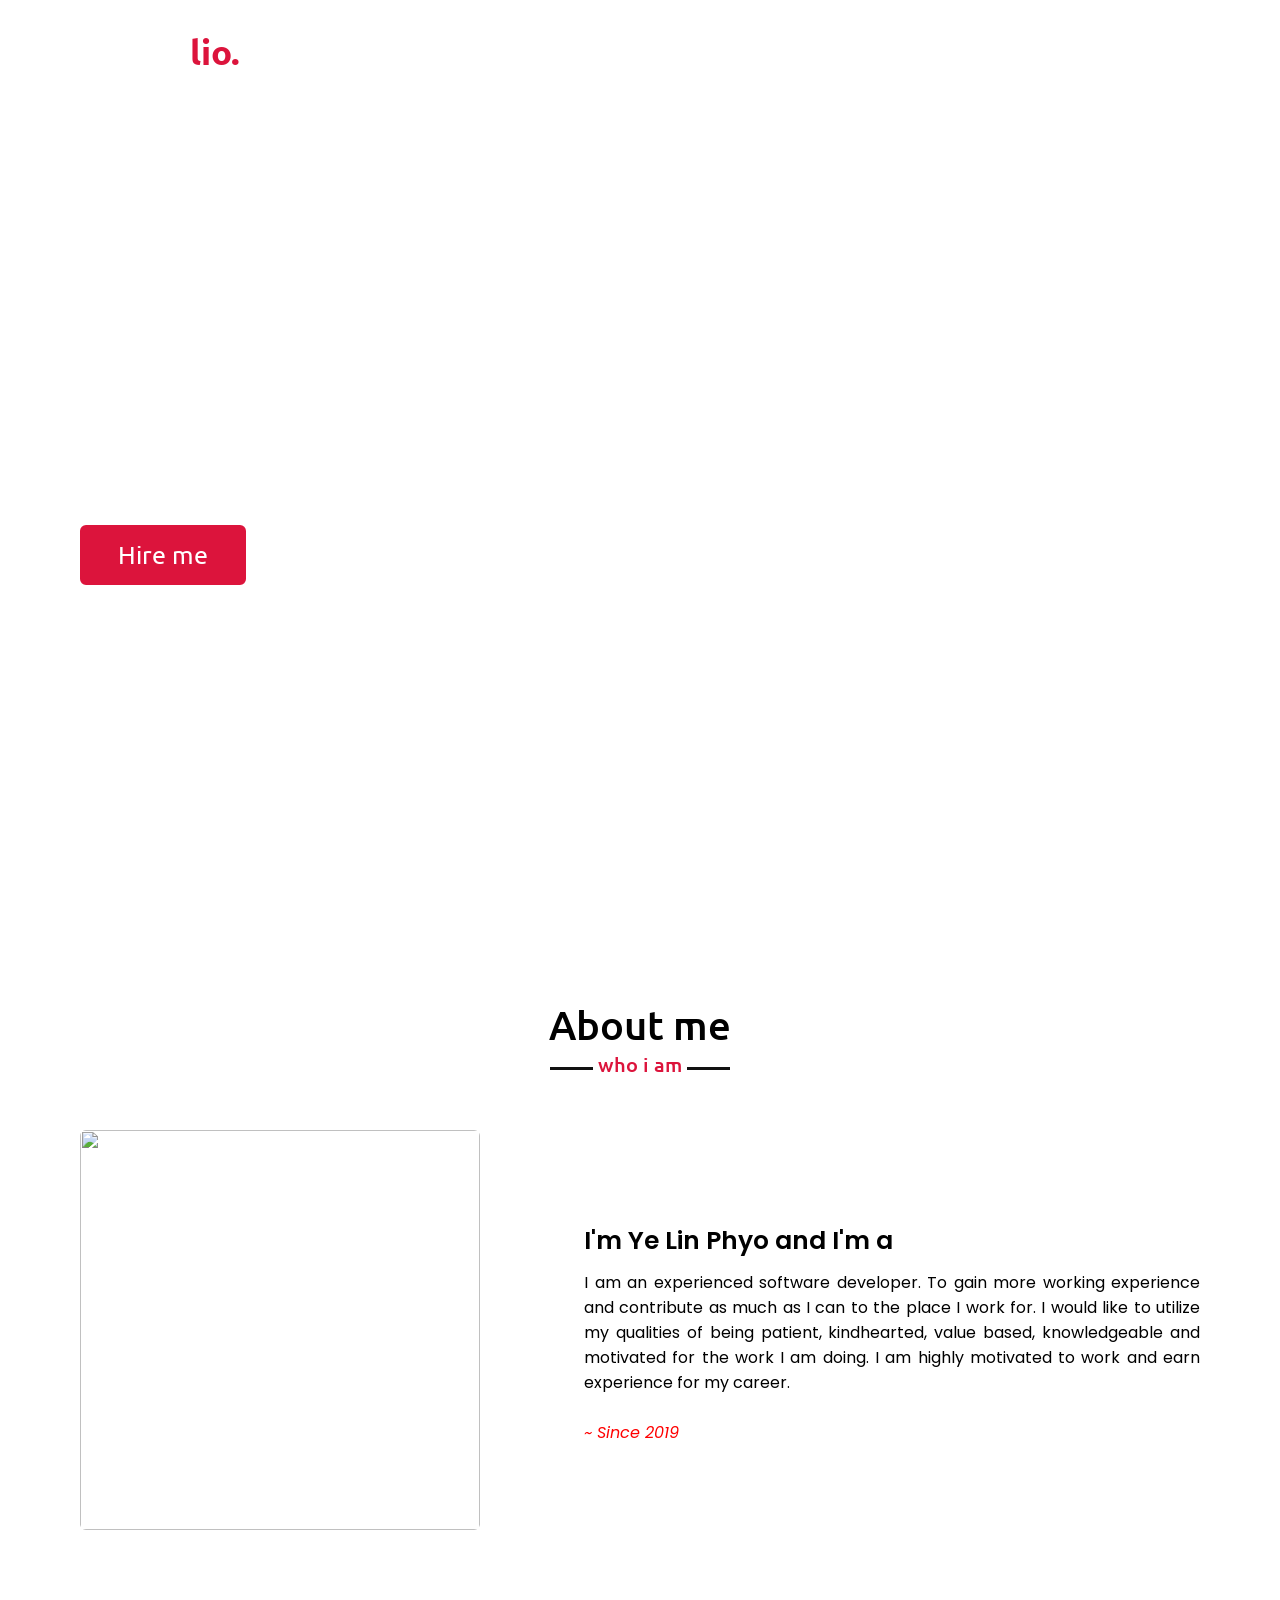
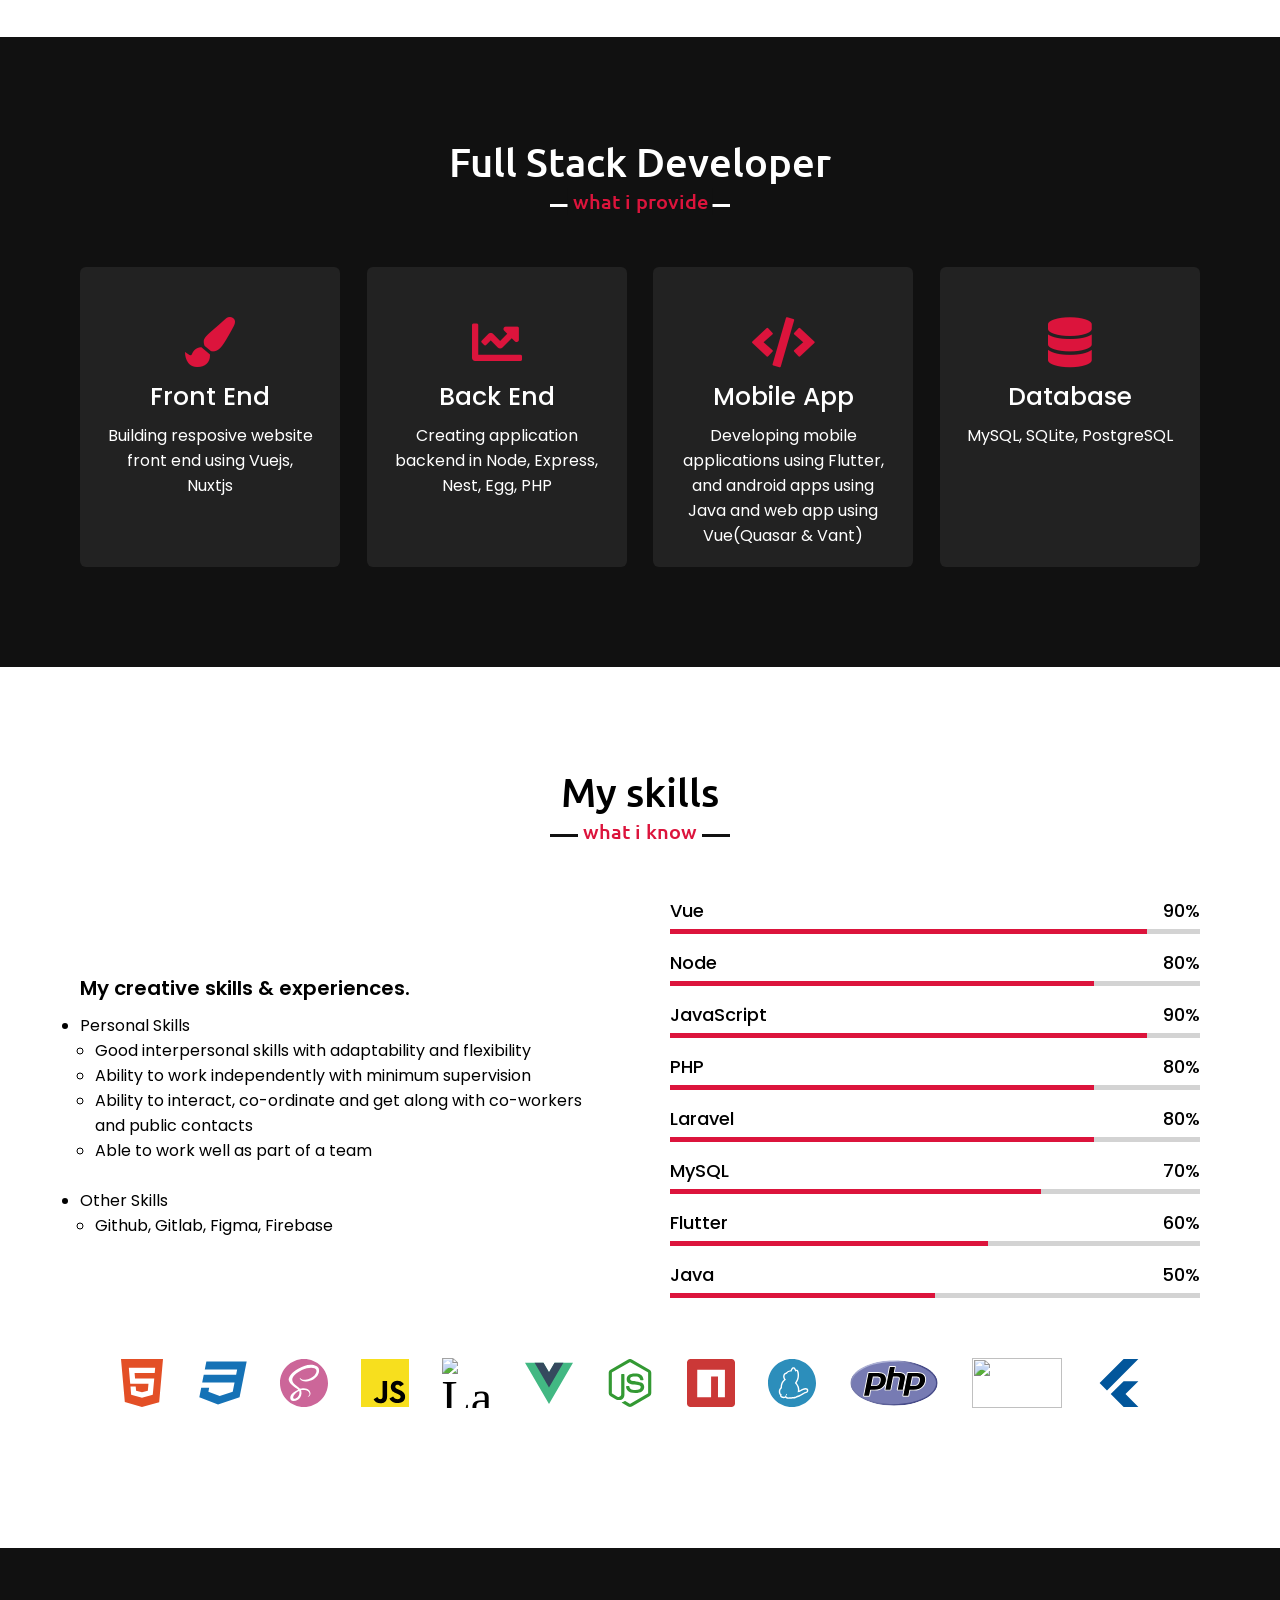
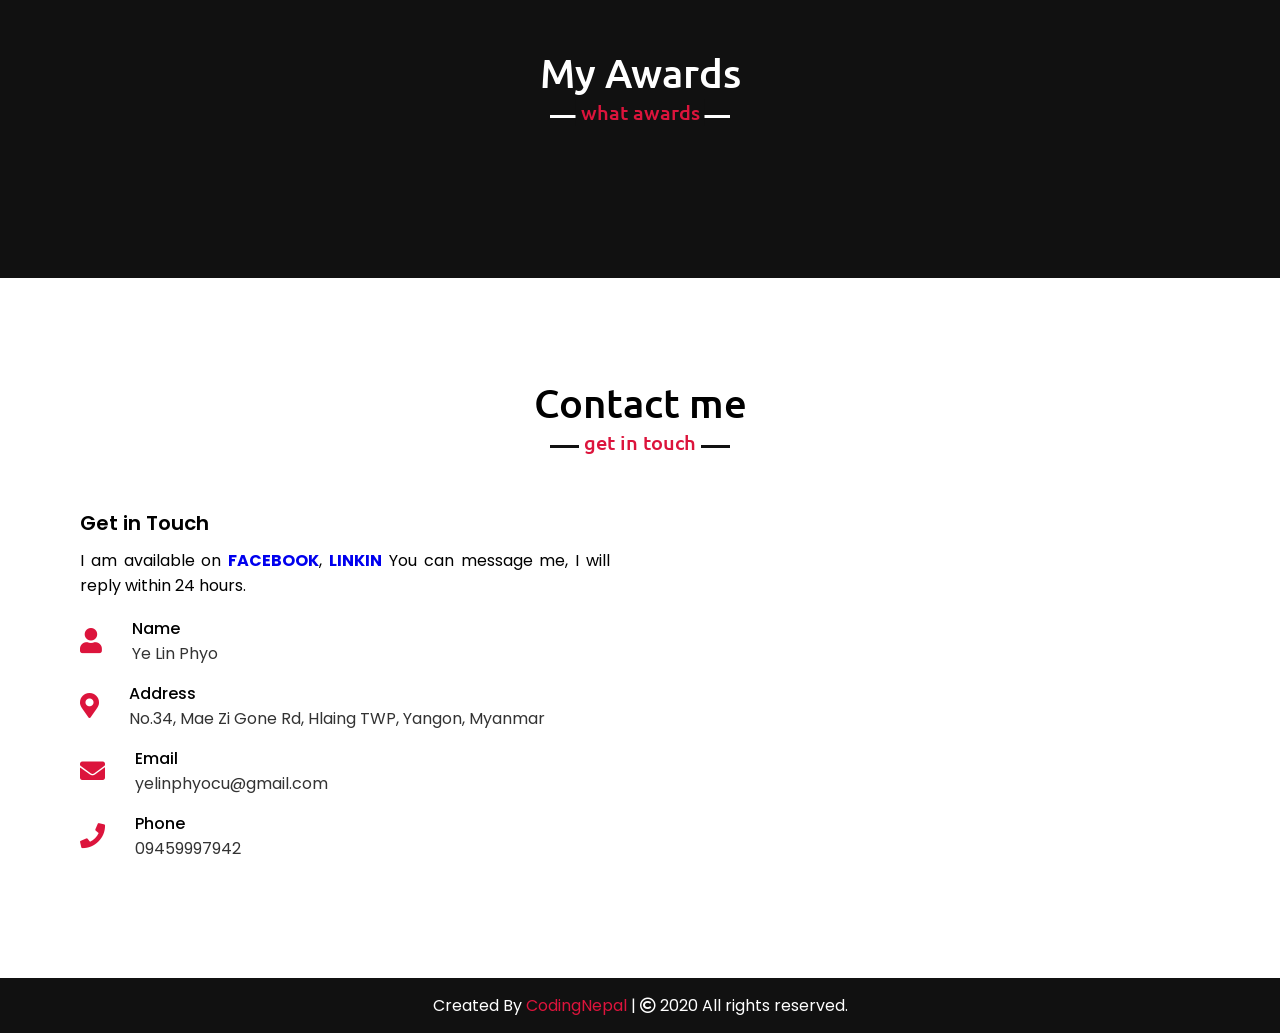
==== index.html @ 92c846fc "update images" ====
<!DOCTYPE html>
<html lang="en">

<head>
    <meta charset="UTF-8">
    <meta name="viewport" content="width=device-width, initial-scale=1.0">
    <meta name="description" content="Mr. Ye Lin Phyo, Professional Software Engineer - Personal Portfolio Website">
    <meta name="keywords" content="Ye, Lin, Phyo, Developer, Software, HTML, CSS, JavaScript">
    <meta name="author" content="Ye Lin Phyo">
    <title>Ye Lin Phyo - Software Engineer, Since 2019</title>
    <link rel="stylesheet" href="style.css">
    <link rel="stylesheet" href="https://cdnjs.cloudflare.com/ajax/libs/font-awesome/5.15.3/css/all.min.css" />
    <script src="https://code.jquery.com/jquery-3.5.1.min.js"></script>
    <script src="https://cdnjs.cloudflare.com/ajax/libs/typed.js/2.0.11/typed.min.js"></script>
    <script src="https://cdnjs.cloudflare.com/ajax/libs/waypoints/4.0.1/jquery.waypoints.min.js"></script>
    <script src="https://cdnjs.cloudflare.com/ajax/libs/OwlCarousel2/2.3.4/owl.carousel.min.js"></script>
    <link rel="stylesheet"
        href="https://cdnjs.cloudflare.com/ajax/libs/OwlCarousel2/2.3.4/assets/owl.carousel.min.css" />

</head>

<body>
    <div class="scroll-up-btn">
        <i class="fas fa-angle-up"></i>
    </div>
    <nav class="navbar">
        <div class="max-width">
            <div class="logo"><a href="#">Portfo<span>lio.</span></a></div>
            <ul class="menu">
                <li><a href="#home" class="menu-btn">Home</a></li>
                <li><a href="#about" class="menu-btn">About</a></li>
                <li><a href="#services" class="menu-btn">Services</a></li>
                <li><a href="#skills" class="menu-btn">Skills</a></li>
                <li><a href="#teams" class="menu-btn">Awards</a></li>
                <li><a href="#contact" class="menu-btn">Contact</a></li>
                <li><a href="projects.html" class="menu-btn">Projects</a></li>
            </ul>
            <div class="menu-btn">
                <i class="fas fa-bars"></i>
            </div>
        </div>
    </nav>

    <!-- home section start -->
    <section class="home" id="home">
        <div class="max-width">
            <div class="home-content">
                <div class="text-1">Hello, my name is</div>
                <div class="text-2">Ye Lin Phyo</div>
                <div class="text-3">And I'm a <span class="typing"></span></div>
                <a href="#">Hire me</a>
            </div>
        </div>
    </section>

    <!-- about section start -->
    <section class="about" id="about">
        <div class="max-width">
            <h2 class="title">About me</h2>
            <div class="about-content">
                <div class="column left">
                    <img src="https://st.depositphotos.com/2101611/3925/v/950/depositphotos_39258205-stock-illustration-businessman-avatar-profile-picture.jpg"
                        alt="">
                </div>
                <div class="column right">
                    <div class="text">I'm Ye Lin Phyo and I'm a <span class="typing-2"></span></div>
                    <p>I am an experienced software developer. To gain more working experience and contribute as much as
                        I can to the place I work for. I would like to utilize my qualities of being patient,
                        kindhearted, value based, knowledgeable and motivated for the work I am doing. I am highly
                        motivated to work and earn experience for my career.</p>
                    <!-- <a href="#">Download CV</a> -->
                    <br>
                    <i style="color: red;">~ Since 2019</i>
                </div>
            </div>
        </div>
    </section>

    <!-- services section start -->
    <section class="services" id="services">
        <div class="max-width">
            <h2 class="title">Full Stack Developer</h2>
            <div class="serv-content">
                <div class="card" style="height: 300px;">
                    <div class="box">
                        <i class="fas fa-paint-brush"></i>
                        <div class="text">Front End</div>
                        <p>Building resposive website front end using Vuejs, Nuxtjs</p>
                    </div>
                </div>
                <div class="card" style="height: 300px;">
                    <div class="box">
                        <i class="fas fa-chart-line"></i>
                        <div class="text">Back End</div>
                        <p>Creating application backend in Node, Express, Nest, Egg, PHP</p>
                    </div>
                </div>
                <div class="card" style="height: 300px;">
                    <div class="box">
                        <i class="fas fa-code"></i>
                        <div class="text">Mobile App</div>
                        <p>Developing mobile applications using Flutter, and android apps using Java and web app using
                            Vue(Quasar & Vant)</p>
                    </div>
                </div>
                <div class="card" style="height: 300px;">
                    <div class="box">
                        <i class="fas fa-database"></i>
                        <div class="text">Database</div>
                        <p>MySQL, SQLite, PostgreSQL</p>
                    </div>
                </div>
            </div>
        </div>
    </section>

    <!-- skills section start -->
    <section class="skills" id="skills">
        <div class="max-width">
            <h2 class="title">My skills</h2>
            <div class="skills-content">
                <div class="column left">
                    <div class="text">My creative skills & experiences.</div>
                    <!-- <p></p> -->
                    <ul>
                        <li>Personal Skills
                            <ul>
                                <li class="nested-li">Good interpersonal skills with adaptability and flexibility</li>
                                <li class="nested-li">Ability to work independently with minimum supervision</li>
                                <li class="nested-li">Ability to interact, co-ordinate and get along with co-workers and
                                    public contacts</li>
                                <li class="nested-li">Able to work well as part of a team</li>
                            </ul>
                        </li>
                        <br>

                        <li>Other Skills
                            <ul>
                                <li class="nested-li">Github, Gitlab, Figma, Firebase</li>
                            </ul>
                        </li>
                    </ul>

                    <!-- <a href="#">Read more</a> -->
                </div>
                <div class="column right">
                    <div class="bars">
                        <div class="info">
                            <span>Vue</span>
                            <span>90%</span>
                        </div>
                        <div class="line vue"></div>
                    </div>
                    <div class="bars">
                        <div class="info">
                            <span>Node</span>
                            <span>80%</span>
                        </div>
                        <div class="line node"></div>
                    </div>
                    <div class="bars">
                        <div class="info">
                            <span>JavaScript</span>
                            <span>90%</span>
                        </div>
                        <div class="line js"></div>
                    </div>

                    <div class="bars">
                        <div class="info">
                            <span>PHP</span>
                            <span>80%</span>
                        </div>
                        <div class="line php"></div>
                    </div>
                    <div class="bars">
                        <div class="info">
                            <span>Laravel</span>
                            <span>80%</span>
                        </div>
                        <div class="line css"></div>
                    </div>
                    <div class="bars">
                        <div class="info">
                            <span>MySQL</span>
                            <span>70%</span>
                        </div>
                        <div class="line mysql"></div>
                    </div>
                    <div class="bars">
                        <div class="info">
                            <span>Flutter</span>
                            <span>60%</span>
                        </div>
                        <div class="line flutter"></div>
                    </div>
                    <div class="bars">
                        <div class="info">
                            <span>Java</span>
                            <span>50%</span>
                        </div>
                        <div class="line java"></div>
                    </div>
                </div>
            </div>
            <br>

            <ul class="dev-icons">
                <li class="software-skill-inline" name="HTML5">
                    <svg xmlns="http://www.w3.org/2000/svg" xmlns:xlink="http://www.w3.org/1999/xlink"
                        aria-hidden="true" focusable="false" width="1em" height="1em"
                        style="-ms-transform: rotate(360deg); -webkit-transform: rotate(360deg); transform: rotate(360deg);color: rgb(227, 79, 38);"
                        preserveAspectRatio="xMidYMid meet" viewBox="0 0 24 24" class="iconify"
                        data-icon="simple-icons:html5" data-inline="false">
                        <path
                            d="M1.5 0h21l-1.91 21.563L11.977 24l-8.564-2.438L1.5 0zm7.031 9.75l-.232-2.718l10.059.003l.23-2.622L5.412 4.41l.698 8.01h9.126l-.326 3.426l-2.91.804l-2.955-.81l-.188-2.11H6.248l.33 4.171L12 19.351l5.379-1.443l.744-8.157H8.531z"
                            fill="currentColor"></path>
                    </svg>
                </li>
                <li class="software-skill-inline" name="CSS3">
                    <svg xmlns="http://www.w3.org/2000/svg" xmlns:xlink="http://www.w3.org/1999/xlink"
                        aria-hidden="true" focusable="false" width="1.13em" height="1em"
                        style="-ms-transform: rotate(360deg); -webkit-transform: rotate(360deg); transform: rotate(360deg);color: rgb(21, 114, 182);"
                        preserveAspectRatio="xMidYMid meet" viewBox="0 0 1792 1600" class="iconify" data-icon="fa-css3"
                        data-inline="false">
                        <path
                            d="M275 0h1505l-266 1333l-804 267l-698-267l71-356h297l-29 147l422 161l486-161l68-339H119l58-297h1209l38-191H216z"
                            fill="currentColor"></path>
                    </svg>
                </li>
                <li class="software-skill-inline" name="Sass">
                    <svg xmlns="http://www.w3.org/2000/svg" xmlns:xlink="http://www.w3.org/1999/xlink"
                        aria-hidden="true" focusable="false" width="1em" height="1em"
                        style="-ms-transform: rotate(360deg); -webkit-transform: rotate(360deg); transform: rotate(360deg);color: rgb(204, 102, 153);"
                        preserveAspectRatio="xMidYMid meet" viewBox="0 0 24 24" class="iconify"
                        data-icon="simple-icons:sass" data-inline="false">
                        <path
                            d="M12 0c6.627 0 12 5.373 12 12s-5.373 12-12 12S0 18.627 0 12S5.373 0 12 0zM9.615 15.998c.175.645.156 1.248-.024 1.792l-.065.18c-.024.061-.052.12-.078.176c-.14.29-.326.56-.555.81c-.698.759-1.672 1.047-2.09.805c-.45-.262-.226-1.335.584-2.19c.871-.918 2.12-1.509 2.12-1.509v-.003l.108-.061zm9.911-10.861c-.542-2.133-4.077-2.834-7.422-1.645c-1.989.707-4.144 1.818-5.693 3.267C4.568 8.48 4.275 9.98 4.396 10.607c.427 2.211 3.457 3.657 4.703 4.73v.006c-.367.18-3.056 1.529-3.686 2.925c-.675 1.47.105 2.521.615 2.655c1.575.436 3.195-.36 4.065-1.649c.84-1.261.766-2.881.404-3.676c.496-.135 1.08-.195 1.83-.104c2.101.24 2.521 1.56 2.43 2.1c-.09.539-.523.854-.674.944c-.15.091-.195.12-.181.181c.015.09.091.09.21.075c.165-.03 1.096-.45 1.141-1.471c.045-1.29-1.186-2.729-3.375-2.7c-.9.016-1.471.091-1.875.256a.362.362 0 0 0-.105-.105c-1.35-1.455-3.855-2.475-3.75-4.41c.03-.705.285-2.564 4.8-4.814c3.705-1.846 6.661-1.335 7.171-.21c.733 1.604-1.576 4.59-5.431 5.024c-1.47.165-2.235-.404-2.431-.615c-.209-.225-.239-.24-.314-.194c-.12.06-.045.255 0 .375c.12.3.585.825 1.396 1.095c.704.225 2.43.359 4.5-.45c2.324-.899 4.139-3.405 3.614-5.505l.073.067z"
                            fill="currentColor"></path>
                    </svg>
                </li>
                <li class="software-skill-inline" name="JavaScript">
                    <svg xmlns="http://www.w3.org/2000/svg" xmlns:xlink="http://www.w3.org/1999/xlink"
                        aria-hidden="true" focusable="false" width="1em" height="1em"
                        style="-ms-transform: rotate(360deg); -webkit-transform: rotate(360deg); transform: rotate(360deg);background-color: rgb(0, 0, 0); color: rgb(247, 223, 30);"
                        preserveAspectRatio="xMidYMid meet" viewBox="0 0 24 24" class="iconify"
                        data-icon="simple-icons:javascript" data-inline="false">
                        <path
                            d="M0 0h24v24H0V0zm22.034 18.276c-.175-1.095-.888-2.015-3.003-2.873c-.736-.345-1.554-.585-1.797-1.14c-.091-.33-.105-.51-.046-.705c.15-.646.915-.84 1.515-.66c.39.12.75.42.976.9c1.034-.676 1.034-.676 1.755-1.125c-.27-.42-.404-.601-.586-.78c-.63-.705-1.469-1.065-2.834-1.034l-.705.089c-.676.165-1.32.525-1.71 1.005c-1.14 1.291-.811 3.541.569 4.471c1.365 1.02 3.361 1.244 3.616 2.205c.24 1.17-.87 1.545-1.966 1.41c-.811-.18-1.26-.586-1.755-1.336l-1.83 1.051c.21.48.45.689.81 1.109c1.74 1.756 6.09 1.666 6.871-1.004c.029-.09.24-.705.074-1.65l.046.067zm-8.983-7.245h-2.248c0 1.938-.009 3.864-.009 5.805c0 1.232.063 2.363-.138 2.711c-.33.689-1.18.601-1.566.48c-.396-.196-.597-.466-.83-.855c-.063-.105-.11-.196-.127-.196l-1.825 1.125c.305.63.75 1.172 1.324 1.517c.855.51 2.004.675 3.207.405c.783-.226 1.458-.691 1.811-1.411c.51-.93.402-2.07.397-3.346c.012-2.054 0-4.109 0-6.179l.004-.056z"
                            fill="currentColor"></path>
                    </svg>
                </li>
                <li class="software-skill-inline" name="laravel">
                    <img src="https://cdn.jsdelivr.net/npm/simple-icons@v10/icons/laravel.svg"
                        style="width: 50px; filter: drop-shadow(0 0 0 rgba(0,0,0,0));" alt="Laravel" />
                </li>
                <li class="software-skill-inline" name="VueJS">
                    <svg class="logo" viewBox="0 0 128 128" width="55" height="55" aria-label="Vue.js" role="img">
                        <path fill="#42b883" d="M78.8,10L64,35.4L49.2,10H0l64,110l64-110C128,10,78.8,10,78.8,10z"></path>
                        <path fill="#35495e" d="M78.8,10L64,35.4L49.2,10H25.6L64,76l38.4-66H78.8z"></path>
                    </svg>
                </li>
                <li class="software-skill-inline" name="NodeJS">
                    <svg xmlns="http://www.w3.org/2000/svg" xmlns:xlink="http://www.w3.org/1999/xlink"
                        aria-hidden="true" focusable="false" width="1em" height="1em"
                        style="-ms-transform: rotate(360deg); -webkit-transform: rotate(360deg); transform: rotate(360deg);color: rgb(51, 153, 51);"
                        preserveAspectRatio="xMidYMid meet" viewBox="0 0 24 24" class="iconify"
                        data-icon="simple-icons:node-dot-js" data-inline="false">
                        <path
                            d="M11.998 24c-.321 0-.641-.084-.922-.247L8.14 22.016c-.438-.245-.224-.332-.08-.383c.585-.203.703-.25 1.328-.604c.065-.037.151-.023.218.017l2.256 1.339a.29.29 0 0 0 .272 0l8.795-5.076a.277.277 0 0 0 .134-.238V6.921a.283.283 0 0 0-.137-.242l-8.791-5.072a.278.278 0 0 0-.271 0L3.075 6.68a.284.284 0 0 0-.139.241v10.15a.27.27 0 0 0 .139.235l2.409 1.392c1.307.654 2.108-.116 2.108-.89V7.787c0-.142.114-.253.256-.253h1.115c.139 0 .255.112.255.253v10.021c0 1.745-.95 2.745-2.604 2.745c-.508 0-.909 0-2.026-.551L2.28 18.675a1.856 1.856 0 0 1-.922-1.604V6.921c0-.659.353-1.275.922-1.603L11.075.236a1.925 1.925 0 0 1 1.848 0l8.794 5.082c.57.329.924.944.924 1.603v10.15a1.86 1.86 0 0 1-.924 1.604l-8.794 5.078c-.28.163-.599.247-.925.247zm7.101-10.007c0-1.9-1.284-2.406-3.987-2.763c-2.731-.361-3.009-.548-3.009-1.187c0-.528.235-1.233 2.258-1.233c1.807 0 2.473.389 2.747 1.607a.254.254 0 0 0 .247.199h1.141a.26.26 0 0 0 .186-.081a.257.257 0 0 0 .067-.196c-.177-2.098-1.571-3.076-4.388-3.076c-2.508 0-4.004 1.058-4.004 2.833c0 1.925 1.488 2.457 3.895 2.695c2.88.282 3.103.703 3.103 1.269c0 .983-.789 1.402-2.642 1.402c-2.327 0-2.839-.584-3.011-1.742a.255.255 0 0 0-.253-.215h-1.137a.252.252 0 0 0-.254.253c0 1.482.806 3.248 4.655 3.248c2.788.001 4.386-1.096 4.386-3.013z"
                            fill="currentColor"></path>
                    </svg>
                </li>
                <li class="software-skill-inline" name="NPM">
                    <svg xmlns="http://www.w3.org/2000/svg" xmlns:xlink="http://www.w3.org/1999/xlink"
                        aria-hidden="true" focusable="false" width="1em" height="1em"
                        style="-ms-transform: rotate(360deg); -webkit-transform: rotate(360deg); transform: rotate(360deg);color: rgb(203, 56, 55);"
                        preserveAspectRatio="xMidYMid meet" viewBox="0 0 24 24" class="iconify"
                        data-icon="simple-icons:npm" data-inline="false">
                        <path
                            d="M1.763 0C.786 0 0 .786 0 1.763v20.474C0 23.214.786 24 1.763 24h20.474c.977 0 1.763-.786 1.763-1.763V1.763C24 .786 23.214 0 22.237 0zM5.13 5.323l13.837.019l-.009 13.836h-3.464l.01-10.382h-3.456L12.04 19.17H5.113z"
                            fill="currentColor"></path>
                    </svg>
                </li>
                <li class="software-skill-inline" name="Yarn">
                    <svg xmlns="http://www.w3.org/2000/svg" xmlns:xlink="http://www.w3.org/1999/xlink"
                        aria-hidden="true" focusable="false" width="1em" height="1em"
                        style="-ms-transform: rotate(360deg); -webkit-transform: rotate(360deg); transform: rotate(360deg);color: rgb(44, 142, 187);"
                        preserveAspectRatio="xMidYMid meet" viewBox="0 0 24 24" class="iconify"
                        data-icon="simple-icons:yarn" data-inline="false">
                        <path
                            d="M12 0C5.375 0 0 5.375 0 12s5.375 12 12 12s12-5.375 12-12S18.625 0 12 0zm.768 4.105c.183 0 .363.053.525.157c.125.083.287.185.755 1.154c.31-.088.468-.042.551-.019c.204.056.366.19.463.375c.477.917.542 2.553.334 3.605c-.241 1.232-.755 2.029-1.131 2.576c.324.329.778.899 1.117 1.825c.278.774.31 1.478.273 2.015a5.51 5.51 0 0 0 .602-.329c.593-.366 1.487-.917 2.553-.931c.714-.009 1.269.445 1.353 1.103a1.23 1.23 0 0 1-.945 1.362c-.649.158-.95.278-1.821.843c-1.232.797-2.539 1.242-3.012 1.39a1.686 1.686 0 0 1-.704.343c-.737.181-3.266.315-3.466.315h-.046c-.783 0-1.214-.241-1.45-.491c-.658.329-1.51.19-2.122-.134a1.078 1.078 0 0 1-.58-1.153a1.243 1.243 0 0 1-.153-.195c-.162-.25-.528-.936-.454-1.946c.056-.723.556-1.367.88-1.71a5.522 5.522 0 0 1 .408-2.256c.306-.727.885-1.348 1.32-1.737c-.32-.537-.644-1.367-.329-2.21c.227-.602.412-.936.82-1.08h-.005c.199-.074.389-.153.486-.259a3.418 3.418 0 0 1 2.298-1.103c.037-.093.079-.185.125-.283c.31-.658.639-1.029 1.024-1.168a.94.94 0 0 1 .328-.06zm.006.7c-.507.016-1.001 1.519-1.001 1.519s-1.27-.204-2.266.871c-.199.218-.468.334-.746.44c-.079.028-.176.023-.417.672c-.371.991.625 2.094.625 2.094s-1.186.839-1.626 1.881c-.486 1.144-.338 2.261-.338 2.261s-.843.732-.899 1.487c-.051.663.139 1.2.343 1.515c.227.343.51.176.51.176s-.561.653-.037.931c.477.25 1.283.394 1.71-.037c.31-.31.371-1.001.486-1.283c.028-.065.12.111.209.199c.097.093.264.195.264.195s-.755.324-.445 1.066c.102.246.468.403 1.066.398c.222-.005 2.664-.139 3.313-.296c.375-.088.505-.283.505-.283s1.566-.431 2.998-1.357c.917-.598 1.293-.76 2.034-.936c.612-.148.57-1.098-.241-1.084c-.839.009-1.575.44-2.196.825c-1.163.718-1.742.672-1.742.672l-.018-.032c-.079-.13.371-1.293-.134-2.678c-.547-1.515-1.413-1.881-1.344-1.997c.297-.5 1.038-1.297 1.334-2.78c.176-.899.13-2.377-.269-3.151c-.074-.144-.732.241-.732.241s-.616-1.371-.788-1.483a.271.271 0 0 0-.157-.046z"
                            fill="currentColor"></path>
                    </svg>
                </li>
                <li class="software-skill-inline" name="PHP">
                    <img src="images/php-logo.svg" alt="PHP" style="width: 90px; height: 90px;" />
                </li>
                <li class="software-skill-inline" name="ReactJS">
                    <img src="https://upload.wikimedia.org/wikipedia/commons/thumb/d/d9/Node.js_logo.svg/1280px-Node.js_logo.svg.png"
                        style="width: 90px;" />
                </li>
                <li class="software-skill-inline" name="Flutter">
                    <svg xmlns="http://www.w3.org/2000/svg" xmlns:xlink="http://www.w3.org/1999/xlink"
                        aria-hidden="true" focusable="false" width="1em" height="1em"
                        style="-ms-transform: rotate(360deg); -webkit-transform: rotate(360deg); transform: rotate(360deg);color: rgb(2, 86, 155);"
                        preserveAspectRatio="xMidYMid meet" viewBox="0 0 24 24" class="iconify"
                        data-icon="simple-icons:flutter" data-inline="false">
                        <path
                            d="M14.314 0L2.3 12L6 15.7L21.684.013h-7.357zm.014 11.072L7.857 17.53l6.47 6.47H21.7l-6.46-6.468l6.46-6.46h-7.37z"
                            fill="currentColor"></path>
                    </svg>
                </li>
            </ul>

        </div>
    </section>

    <!-- teams section start -->
    <section class="teams" id="teams">
        <div class="max-width">
            <h2 class="title">My Awards</h2>
            <div class="carousel owl-carousel">
                <div class="card" style="height: 300px;">
                    <div class="box">
                        <!-- <img src="images/profile-1.jpeg" alt=""> -->
                        <i class="fas fa-medal" style="font-size: 80px;"></i>
                        <div class="text">Rank 7</div>
                        <p>Upper Myanmar in Samsung Tech Institute Myanmar 2017 (Staff Entrance Android Application)</p>
                    </div>
                </div>
                <div class="card" style="height: 300px;">
                    <div class="box">
                        <!-- <img src="https://www.pngfind.com/pngs/m/46-465504_png-file-svg-award-icon-png-free-transparent.png" alt=""> -->
                        <i class="fas fa-medal" style="font-size: 80px;"></i>
                        <div class="text">Rank 2</div>
                        <p>Upper Myanmar in Science & Technology Fair 2018 (CropTrade Android Application)</p>
                    </div>
                </div>
                <div class="card" style="height: 300px;">
                    <div class="box">
                        <!-- <img src="images/profile-3.jpeg" alt=""> -->
                        <i class="fas fa-medal" style="font-size: 80px;"></i>
                        <div class="text">First Runner Up</div>
                        <p>First ICT Project Show & Competition 2018 Computer University Magway (ADM Android
                            Application)</p>
                    </div>
                </div>
                <div class="card" style="height: 300px;">
                    <div class="box">
                        <!-- <img src="images/profile-4.jpeg" alt=""> -->
                        <i class="fas fa-medal" style="font-size: 80px;"></i>
                        <div class="text">Winner</div>
                        <p>Second ICT Project Show & Competition 2019 Computer University Magway (Secure4U Android
                            Application) </p>
                    </div>
                </div>
                <!-- <div class="card">
                    <div class="box">
                        <img src="images/profile-5.jpeg" alt="">
                        <div class="text">Someone name</div>
                        <p>L.</p>
                    </div>
                </div> -->
            </div>
        </div>
    </section>

    <!-- contact section start -->
    <section class="contact" id="contact">
        <div class="max-width">
            <h2 class="title">Contact me</h2>
            <div class="contact-content">
                <div class="column left">
                    <div class="text">Get in Touch</div>
                    <p>I am available on <a style="font-weight: bold;"
                            href="https://www.facebook.com/profile.php?id=100004396875528">FACEBOOK</a>, <a
                            style="font-weight: bold;" href="https://www.linkedin.com/in/ye-lin-04a149190">LINKIN</a>
                        You can message me, I will reply within 24 hours.</p>
                    <div class="icons">
                        <div class="row">
                            <i class="fas fa-user"></i>
                            <div class="info">
                                <div class="head">Name</div>
                                <div class="sub-title">Ye Lin Phyo</div>
                            </div>
                        </div>
                        <div class="row">
                            <i class="fas fa-map-marker-alt"></i>
                            <div class="info">
                                <div class="head">Address</div>
                                <div class="sub-title">No.34, Mae Zi Gone Rd, Hlaing TWP, Yangon, Myanmar</div>
                            </div>
                        </div>
                        <div class="row">
                            <i class="fas fa-envelope"></i>
                            <div class="info">
                                <div class="head">Email</div>
                                <div class="sub-title">yelinphyocu@gmail.com</div>
                            </div>
                        </div>
                        <div class="row">
                            <i class="fas fa-phone"></i>
                            <div class="info">
                                <div class="head">Phone</div>
                                <div class="sub-title">09459997942</div>
                            </div>
                        </div>
                    </div>
                </div>
                <div class="column right" style="display: none;">
                    <div class="text">Message me</div>
                    <form action="#">
                        <div class="fields">
                            <div class="field name">
                                <input type="text" placeholder="Name" required>
                            </div>
                            <div class="field email">
                                <input type="email" placeholder="Email" required>
                            </div>
                        </div>
                        <div class="field">
                            <input type="text" placeholder="Subject" required>
                        </div>
                        <div class="field textarea">
                            <textarea cols="30" rows="10" placeholder="Message.." required></textarea>
                        </div>
                        <div class="button-area">
                            <button type="submit">Send message</button>
                        </div>
                    </form>
                </div>
            </div>
        </div>
    </section>

    <!-- footer section start -->
    <footer>
        <span>Created By <a href="https://www.codingnepalweb.com">CodingNepal</a> | <span
                class="far fa-copyright"></span> 2020 All rights reserved.</span>
    </footer>

    <script src="script.js"></script>
</body>

<!-- Start of HubSpot Embed Code -->
<script type="text/javascript" id="hs-script-loader" async defer src="//js-na1.hs-scripts.com/44422695.js"></script>
<!-- End of HubSpot Embed Code -->

</html>
---- style.css ----
/*  import google fonts */
@import url('https://fonts.googleapis.com/css2?family=Poppins:wght@400;500;600;700&family=Ubuntu:wght@400;500;700&display=swap');

*{
    margin: 0;
    padding: 0;
    box-sizing: border-box;
    text-decoration: none;
}
html{
    scroll-behavior: smooth;
}

.nested-li {
    margin-left: 15px;
}

.dev-icons {
    padding-left: 0;
    list-style: none;
    font-size: 3rem;
    margin-bottom: 0;
    margin-top: 0;
    text-align: center;
}

.software-skill-inline {
    display: inline-block;
    margin-right: 20px;
    margin-bottom: 20px;
    font-family: Google Sans Regular;
    vertical-align: middle;
    line-height: 1;
}

.software-skill-inline svg,
.software-skill-inline img {
    display: block;
    width: 1em;
    height: 1em;
    object-fit: contain;
}

.software-skill-inline img {
    width: 50px;
    height: 50px;
}

/* custom scroll bar */
::-webkit-scrollbar {
    width: 10px;
}
::-webkit-scrollbar-track {
    background: #f1f1f1;
}
::-webkit-scrollbar-thumb {
    background: #888;
}

::-webkit-scrollbar-thumb:hover {
    background: #555;
}

/* all similar content styling codes */
section{
    padding: 100px 0;
}
.max-width{
    max-width: 1300px;
    padding: 0 80px;
    margin: auto;
}
.about, .services, .skills, .teams, .contact, footer{
    font-family: 'Poppins', sans-serif;
}
.about .about-content,
.services .serv-content,
.skills .skills-content,
.contact .contact-content{
    display: flex;
    flex-wrap: wrap;
    align-items: center;
    justify-content: space-between;
}
section .title{
    position: relative;
    text-align: center;
    font-size: 40px;
    font-weight: 500;
    margin-bottom: 60px;
    padding-bottom: 20px;
    font-family: 'Ubuntu', sans-serif;
}
section .title::before{
    content: "";
    position: absolute;
    bottom: 0px;
    left: 50%;
    width: 180px;
    height: 3px;
    background: #111;
    transform: translateX(-50%);
}
section .title::after{
    position: absolute;
    bottom: -8px;
    left: 50%;
    font-size: 20px;
    color: crimson;
    padding: 0 5px;
    background: #fff;
    transform: translateX(-50%);
}

/* navbar styling */
.navbar{
    position: fixed;
    width: 100%;
    z-index: 999;
    padding: 30px 0;
    font-family: 'Ubuntu', sans-serif;
    transition: all 0.3s ease;
}
.navbar.sticky{
    padding: 15px 0;
    background: crimson;
}
.navbar .max-width{
    display: flex;
    align-items: center;
    justify-content: space-between;
}
.navbar .logo a{
    color: #fff;
    font-size: 35px;
    font-weight: 600;
}
.navbar .logo a span{
    color: crimson;
    transition: all 0.3s ease;
}
.navbar.sticky .logo a span{
    color: #fff;
}
.navbar .menu li{
    list-style: none;
    display: inline-block;
}
.navbar .menu li a{
    display: block;
    color: #fff;
    font-size: 18px;
    font-weight: 500;
    margin-left: 25px;
    transition: color 0.3s ease;
}
.navbar .menu li a:hover{
    color: crimson;
}
.navbar.sticky .menu li a:hover{
    color: #fff;
}

/* menu btn styling */
.menu-btn{
    color: #fff;
    font-size: 23px;
    cursor: pointer;
    display: none;
}
.scroll-up-btn{
    position: fixed;
    height: 45px;
    width: 42px;
    background: crimson;
    right: 30px;
    bottom: 10px;
    text-align: center;
    line-height: 45px;
    color: #fff;
    z-index: 9999;
    font-size: 30px;
    border-radius: 6px;
    border-bottom-width: 2px;
    cursor: pointer;
    opacity: 0;
    pointer-events: none;
    transition: all 0.3s ease;
}
.scroll-up-btn.show{
    bottom: 30px;
    opacity: 1;
    pointer-events: auto;
}
.scroll-up-btn:hover{
    filter: brightness(90%);
}


/* home section styling */
.home{
    display: flex;
    background: url("images/header.png") no-repeat center;
    height: 100vh;
    color: #fff;
    min-height: 500px;
    background-size: cover;
    background-attachment: fixed;
    font-family: 'Ubuntu', sans-serif;
}
.home .max-width{
  width: 100%;
  display: flex;
}
.home .max-width .row{
  margin-right: 0;
}
.home .home-content .text-1{
    font-size: 27px;
}
.home .home-content .text-2{
    font-size: 75px;
    font-weight: 600;
    margin-left: -3px;
}
.home .home-content .text-3{
    font-size: 40px;
    margin: 5px 0;
}
.home .home-content .text-3 span{
    color: crimson;
    font-weight: 500;
}
.home .home-content a{
    display: inline-block;
    background: crimson;
    color: #fff;
    font-size: 25px;
    padding: 12px 36px;
    margin-top: 20px;
    font-weight: 400;
    border-radius: 6px;
    border: 2px solid crimson;
    transition: all 0.3s ease;
}
.home .home-content a:hover{
    color: crimson;
    background: none;
}

/* about section styling */
.about .title::after{
    content: "who i am";
}
.about .about-content .left{
    width: 45%;
}
.about .about-content .left img{
    height: 400px;
    width: 400px;
    object-fit: cover;
    border-radius: 6px;
}
.about .about-content .right{
    width: 55%;
}
.about .about-content .right .text{
    font-size: 25px;
    font-weight: 600;
    margin-bottom: 10px;
}
.about .about-content .right .text span{
    color: crimson;
}
.about .about-content .right p{
    text-align: justify;
}
.about .about-content .right a{
    display: inline-block;
    background: crimson;
    color: #fff;
    font-size: 20px;
    font-weight: 500;
    padding: 10px 30px;
    margin-top: 20px;
    border-radius: 6px;
    border: 2px solid crimson;
    transition: all 0.3s ease;
}
.about .about-content .right a:hover{
    color: crimson;
    background: none;
}

/* services section styling */
.services, .teams{
    color:#fff;
    background: #111;
}
.services .title::before,
.teams .title::before{
    background: #fff;
}
.services .title::after,
.teams .title::after{
    background: #111;
    content: "what i provide";
}
.services .serv-content .card{
    width: calc(25% - 20px);
    background: #222;
    text-align: center;
    border-radius: 6px;
    padding: 50px 25px;
    cursor: pointer;
    transition: all 0.3s ease;
}
.services .serv-content .card:hover{
    background: crimson;
}
.services .serv-content .card .box{
    transition: all 0.3s ease;
}
.services .serv-content .card:hover .box{
    transform: scale(1.05);
}
.services .serv-content .card i{
    font-size: 50px;
    color: crimson;
    transition: color 0.3s ease;
}
.services .serv-content .card:hover i{
    color: #fff;
}
.services .serv-content .card .text{
    font-size: 25px;
    font-weight: 500;
    margin: 10px 0 7px 0;
}

/* skills section styling */

.skills .title::after{
    content: "what i know";
}
.skills .skills-content .column{
    width: calc(50% - 30px);
}
.skills .skills-content .left .text{
    font-size: 20px;
    font-weight: 600;
    margin-bottom: 10px;
}
.skills .skills-content .left p{
    text-align: justify;
}
.skills .skills-content .left a{
    display: inline-block;
    background: crimson;
    color: #fff;
    font-size: 18px;
    font-weight: 500;
    padding: 8px 16px;
    margin-top: 20px;
    border-radius: 6px;
    border: 2px solid crimson;
    transition: all 0.3s ease;
}
.skills .skills-content .left a:hover{
    color: crimson;
    background: none;
}
.skills .skills-content .right .bars{
    margin-bottom: 15px;
}
.skills .skills-content .right .info{
    display: flex;
    margin-bottom: 5px;
    align-items: center;
    justify-content: space-between;
}
.skills .skills-content .right span{
    font-weight: 500;
    font-size: 18px;
}
.skills .skills-content .right .line{
    height: 5px;
    width: 100%;
    background: lightgrey;
    position: relative;
}
.skills .skills-content .right .line::before{
    content: "";
    position: absolute;
    height: 100%;
    left: 0;
    top: 0;
    background: crimson;
}
.skills-content .right .vue::before{
    width: 90%;
}
.skills-content .right .node::before{
    width: 80%;
}
.skills-content .right .html::before{
    width: 90%;
}
.skills-content .right .css::before{
    width: 80%;
}
.skills-content .right .js::before{
    width: 90%;
}
.skills-content .right .php::before{
    width: 80%;
}
.skills-content .right .mysql::before{
    width: 70%;
}
.skills-content .right .flutter::before{
    width: 60%;
}
.skills-content .right .java::before{
    width: 50%;
}

/* teams section styling */
.teams .title::after{
    content: "what awards";
}
.teams .carousel .card{
    background: #222;
    border-radius: 6px;
    padding: 25px 35px;
    text-align: center;
    overflow: hidden;
    transition: all 0.3s ease;
}
.teams .carousel .card:hover{
    background: crimson;
}
.teams .carousel .card .box{
    display: flex;
    flex-direction: column;
    align-items: center;
    justify-content: center;
    transition: all 0.3s ease;
}
.teams .carousel .card:hover .box{
    transform: scale(1.05);
}
.teams .carousel .card .text{
    font-size: 25px;
    font-weight: 500;
    margin: 10px 0 7px 0;
}
.teams .carousel .card img{
    height: 150px;
    width: 150px;
    object-fit: cover;
    border-radius: 50%;
    border: 5px solid crimson;
    transition: all 0.3s ease;
}
.teams .carousel .card:hover img{
    border-color: #fff;
}
.owl-dots{
    text-align: center;
    margin-top: 20px;
}
.owl-dot{
    height: 13px;
    width: 13px;
    margin: 0 5px;
    outline: none!important;
    border-radius: 50%;
    border: 2px solid crimson!important;
    transition: all 0.3s ease;
}
.owl-dot.active{
    width: 35px;
    border-radius: 14px;
}
.owl-dot.active,
.owl-dot:hover{
    background: crimson!important;
}

/* contact section styling */
.contact .title::after{
    content: "get in touch";
}
.contact .contact-content .column{
    width: calc(50% - 30px);
}
.contact .contact-content .text{
    font-size: 20px;
    font-weight: 600;
    margin-bottom: 10px;
}
.contact .contact-content .left p{
    text-align: justify;
}
.contact .contact-content .left .icons{
    margin: 10px 0;
}
.contact .contact-content .row{
    display: flex;
    height: 65px;
    align-items: center;
}
.contact .contact-content .row .info{
    margin-left: 30px;
}
.contact .contact-content .row i{
    font-size: 25px;
    color: crimson;
}
.contact .contact-content .info .head{
    font-weight: 500;
}
.contact .contact-content .info .sub-title{
    color: #333;
}
.contact .right form .fields{
    display: flex;
}
.contact .right form .field,
.contact .right form .fields .field{
    height: 45px;
    width: 100%;
    margin-bottom: 15px;
}
.contact .right form .textarea{
    height: 80px;
    width: 100%;
}
.contact .right form .name{
    margin-right: 10px;
}
.contact .right form .field input,
.contact .right form .textarea textarea{
    height: 100%;
    width: 100%;
    border: 1px solid lightgrey;
    border-radius: 6px;
    outline: none;
    padding: 0 15px;
    font-size: 17px;
    font-family: 'Poppins', sans-serif;
    transition: all 0.3s ease;
}
.contact .right form .field input:focus,
.contact .right form .textarea textarea:focus{
    border-color: #b3b3b3;
}
.contact .right form .textarea textarea{
  padding-top: 10px;
  resize: none;
}
.contact .right form .button-area{
  display: flex;
  align-items: center;
}
.right form .button-area button{
  color: #fff;
  display: block;
  width: 160px!important;
  height: 45px;
  outline: none;
  font-size: 18px;
  font-weight: 500;
  border-radius: 6px;
  cursor: pointer;
  flex-wrap: nowrap;
  background: crimson;
  border: 2px solid crimson;
  transition: all 0.3s ease;
}
.right form .button-area button:hover{
  color: crimson;
  background: none;
}
/* footer section styling */
footer{
    background: #111;
    padding: 15px 23px;
    color: #fff;
    text-align: center;
}
footer span a{
    color: crimson;
    text-decoration: none;
}
footer span a:hover{
    text-decoration: underline;
}


/* responsive media query start */
@media (max-width: 1104px) {
    .about .about-content .left img{
        height: 350px;
        width: 350px;
    }
}

@media (max-width: 991px) {
    .max-width{
        padding: 0 50px;
    }
}
@media (max-width: 947px){
    .menu-btn{
        display: block;
        z-index: 999;
    }
    .menu-btn i.active:before{
        content: "\f00d";
    }
    .navbar .menu{
        position: fixed;
        height: 100vh;
        width: 100%;
        left: -100%;
        top: 0;
        background: #111;
        text-align: center;
        padding-top: 80px;
        transition: all 0.3s ease;
    }
    .navbar .menu.active{
        left: 0;
    }
    .navbar .menu li{
        display: block;
    }
    .navbar .menu li a{
        display: inline-block;
        margin: 20px 0;
        font-size: 25px;
    }
    .home .home-content .text-2{
        font-size: 70px;
    }
    .home .home-content .text-3{
        font-size: 35px;
    }
    .home .home-content a{
        font-size: 23px;
        padding: 10px 30px;
    }
    .max-width{
        max-width: 930px;
    }
    .about .about-content .column{
        width: 100%;
    }
    .about .about-content .left{
        display: flex;
        justify-content: center;
        margin: 0 auto 60px;
    }
    .about .about-content .right{
        flex: 100%;
    }
    .services .serv-content .card{
        width: calc(50% - 10px);
        margin-bottom: 20px;
    }
    .skills .skills-content .column,
    .contact .contact-content .column{
        width: 100%;
        margin-bottom: 35px;
    }
}

@media (max-width: 690px) {
    .max-width{
        padding: 0 23px;
    }
    .home .home-content .text-2{
        font-size: 60px;
    }
    .home .home-content .text-3{
        font-size: 32px;
    }
    .home .home-content a{
        font-size: 20px;
    }
    .services .serv-content .card{
        width: 100%;
    }
}

@media (max-width: 500px) {
    .home .home-content .text-2{
        font-size: 50px;
    }
    .home .home-content .text-3{
        font-size: 27px;
    }
    .about .about-content .right .text,
    .skills .skills-content .left .text{
        font-size: 19px;
    }
    .contact .right form .fields{
        flex-direction: column;
    }
    .contact .right form .name,
    .contact .right form .email{
        margin: 0;
    }
    .right form .error-box{
       width: 150px;
    }
    .scroll-up-btn{
        right: 15px;
        bottom: 15px;
        height: 38px;
        width: 35px;
        font-size: 23px;
        line-height: 38px;
    }
}
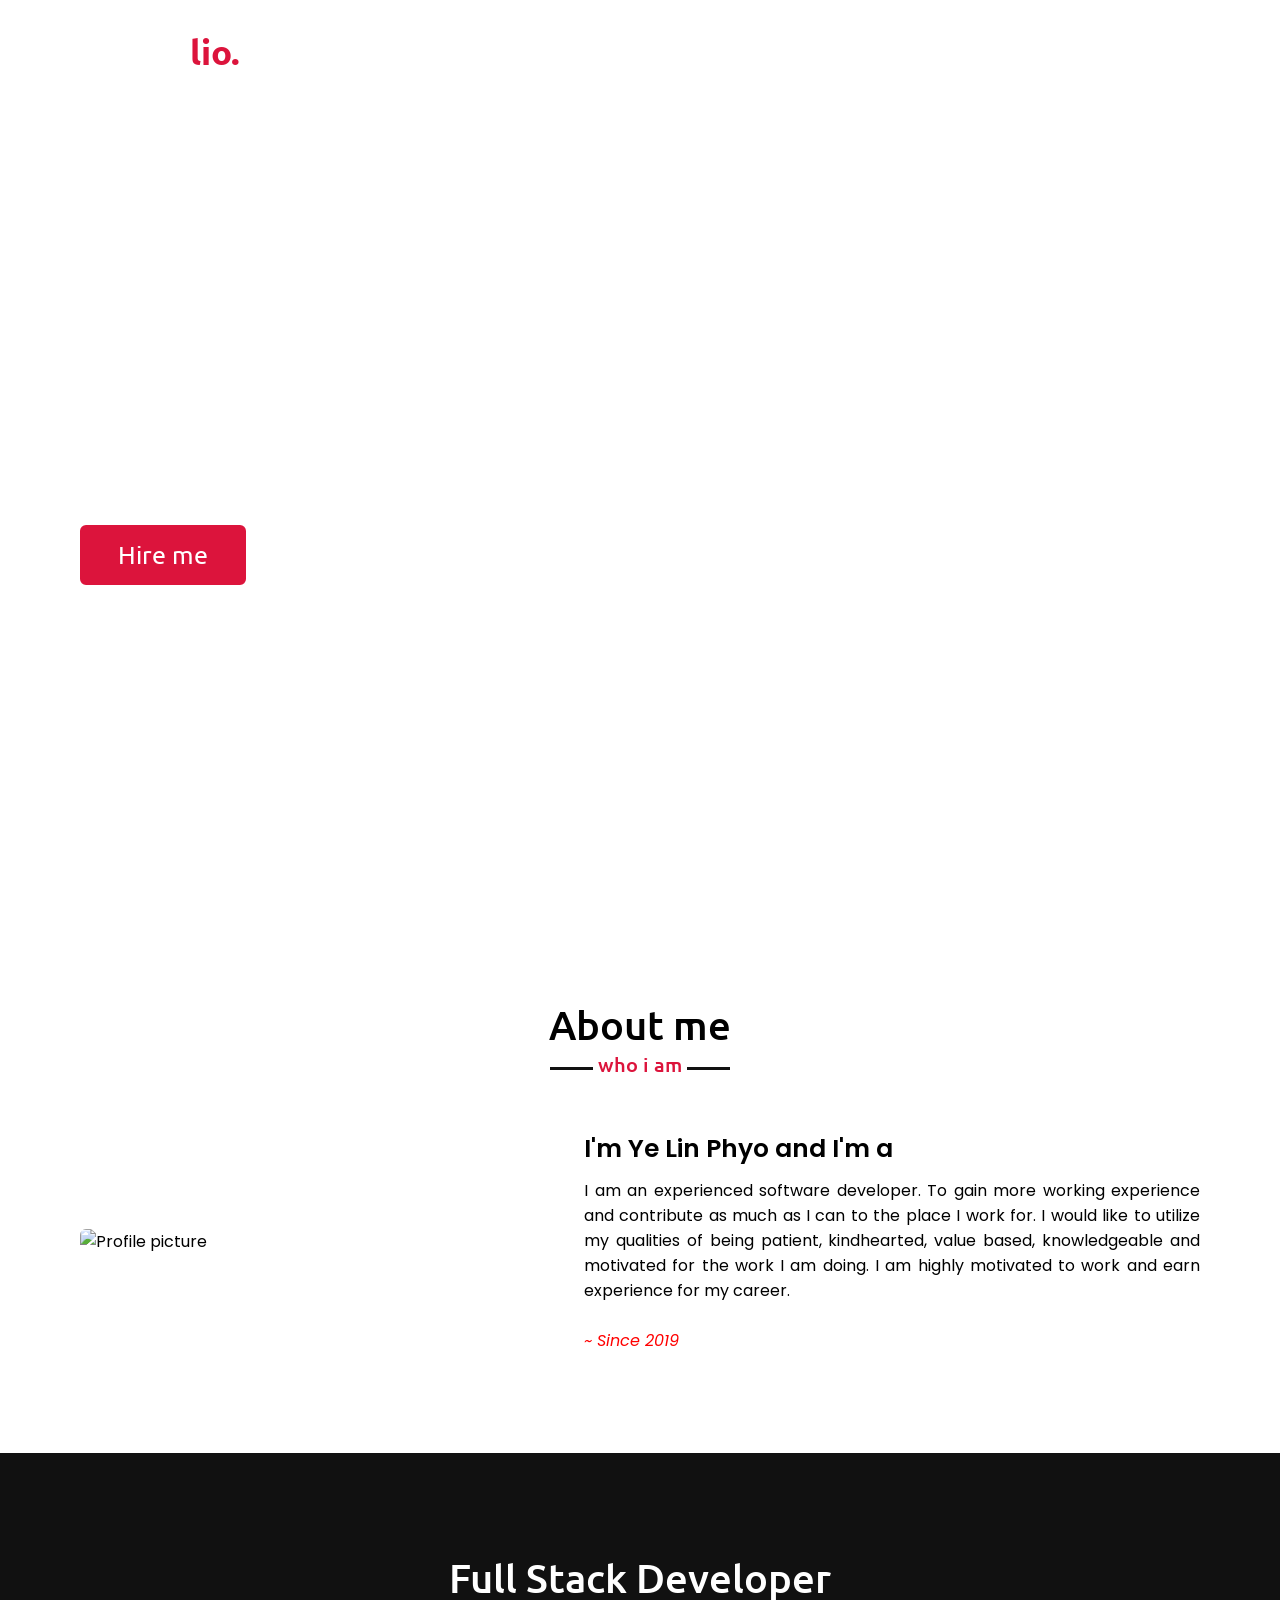
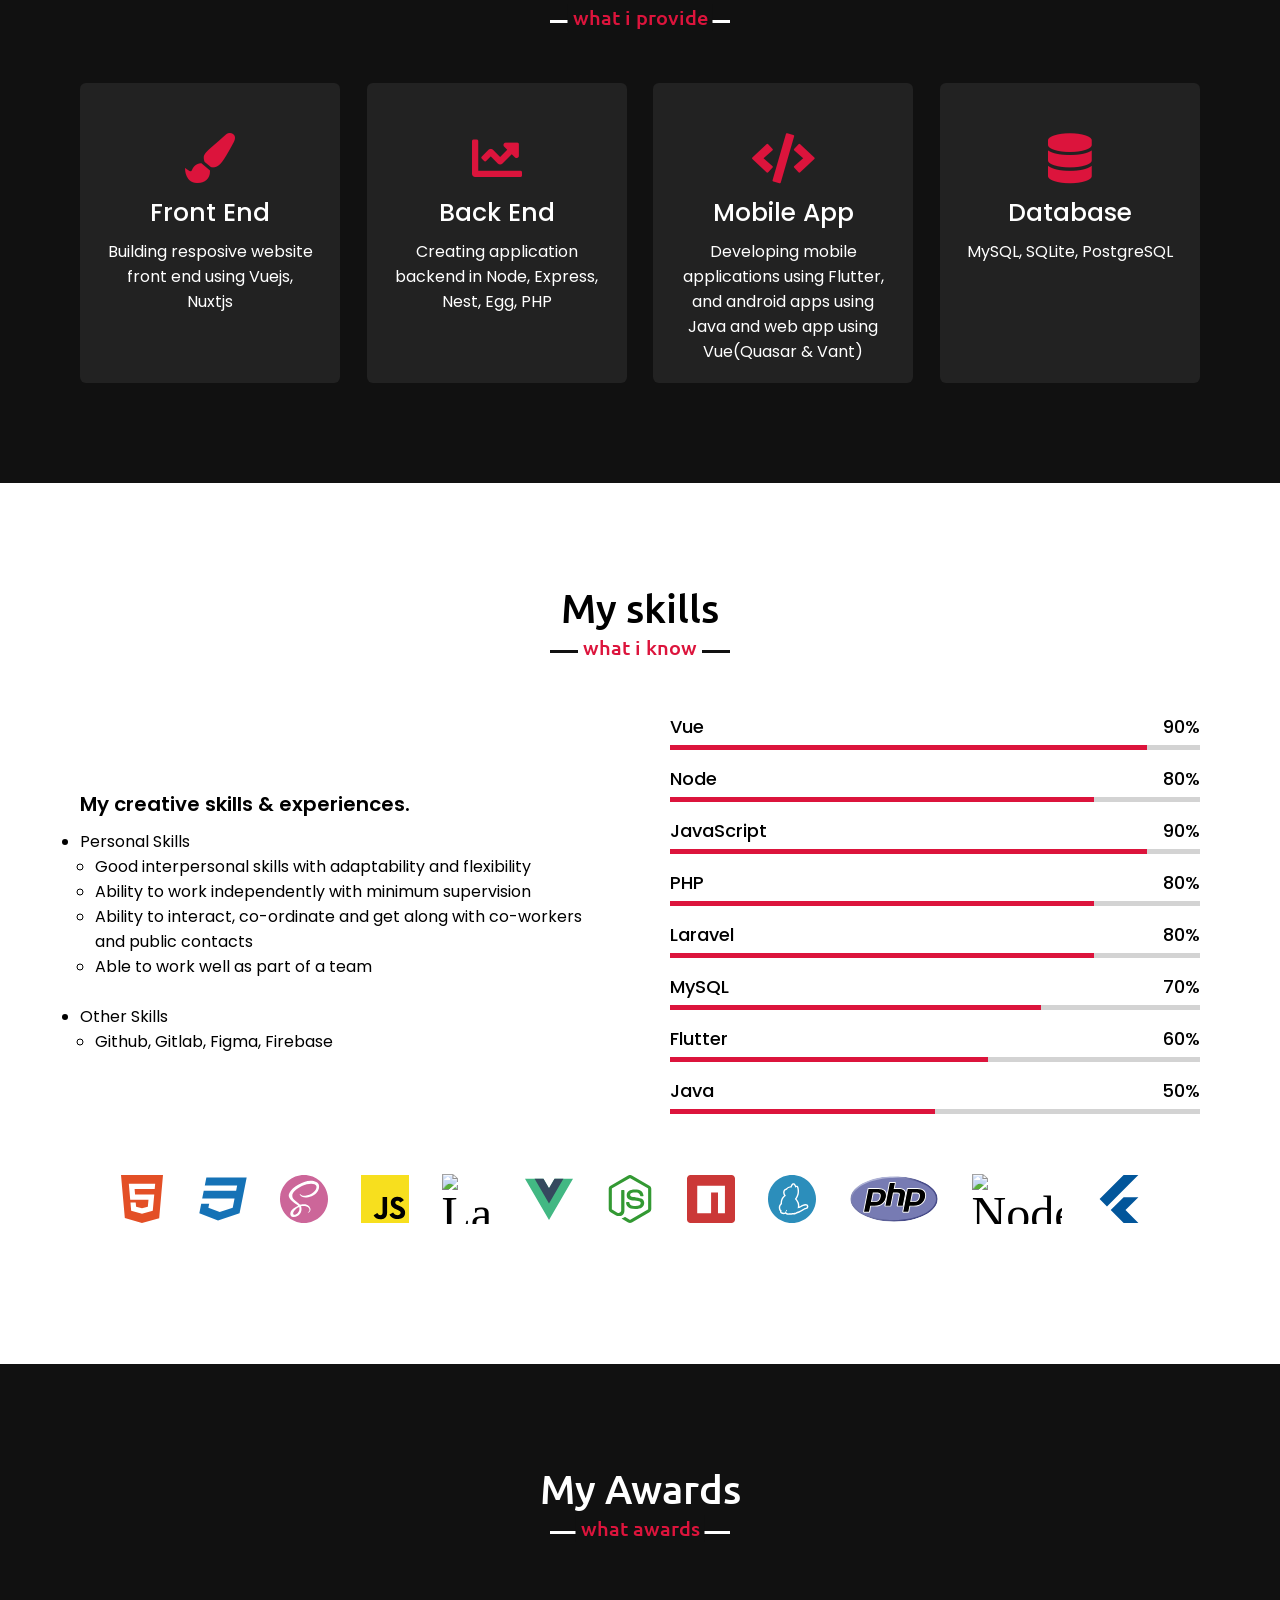
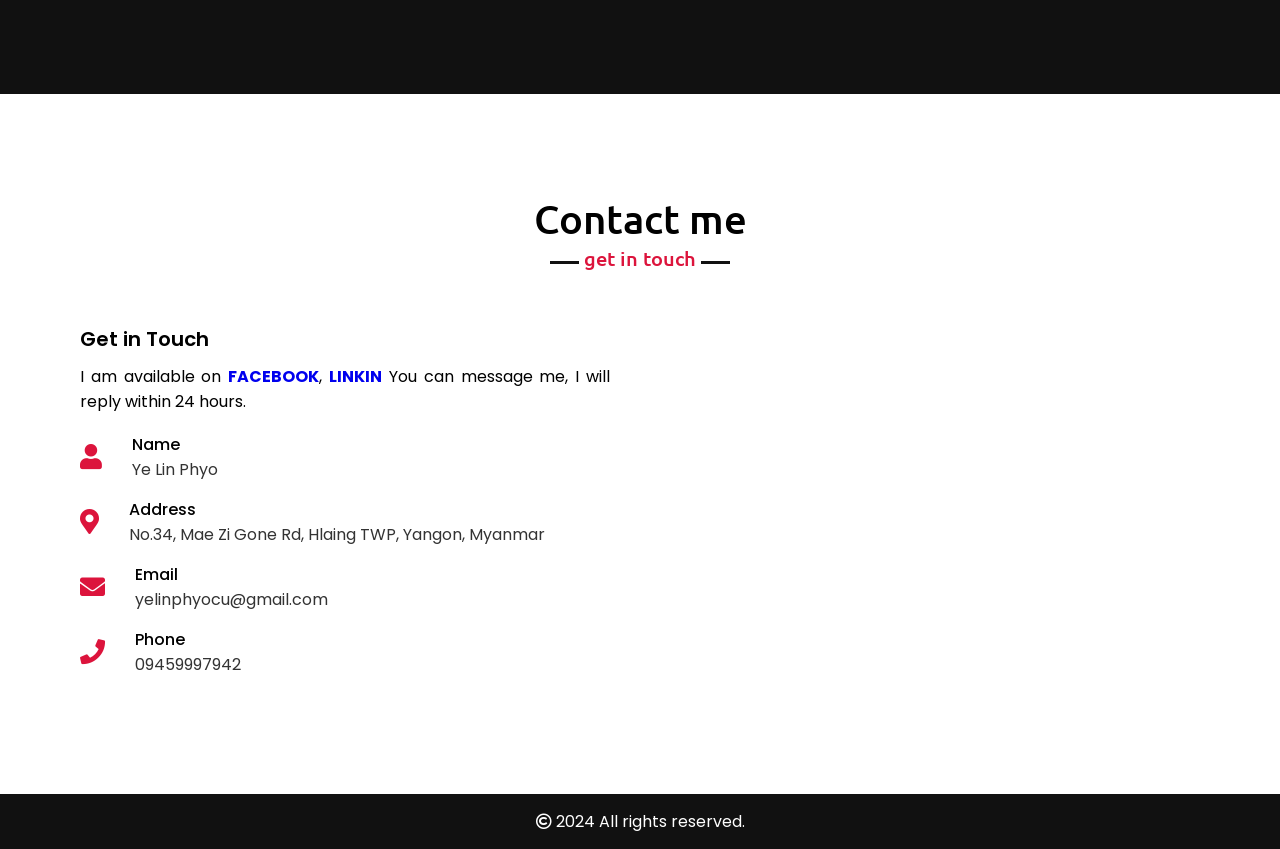
==== commit 7cc51bd0: "Merge branch 'main' of https://github.com/Lin-smg/yelinphyo.dev" ====
--- a/index.html
+++ b/index.html
@@ -4,10 +4,11 @@
 <head>
     <meta charset="UTF-8">
     <meta name="viewport" content="width=device-width, initial-scale=1.0">
-    <meta name="description" content="Mr. Ye Lin Phyo, Professional Software Engineer - Personal Portfolio Website">
+    <meta name="description" content="Mr. Ye Lin Phyo, Professional Software Engineer - Discover my professional portfolio Website. Learn more about my expertise.">
     <meta name="keywords" content="Ye, Lin, Phyo, Developer, Software, HTML, CSS, JavaScript">
     <meta name="author" content="Ye Lin Phyo">
     <title>Ye Lin Phyo - Software Engineer, Since 2019</title>
+    <link rel="icon" href="favicon.jpg" type="image/jpeg">
     <link rel="stylesheet" href="style.css">
     <link rel="stylesheet" href="https://cdnjs.cloudflare.com/ajax/libs/font-awesome/5.15.3/css/all.min.css" />
     <script src="https://code.jquery.com/jquery-3.5.1.min.js"></script>
@@ -48,7 +49,7 @@
                 <div class="text-1">Hello, my name is</div>
                 <div class="text-2">Ye Lin Phyo</div>
                 <div class="text-3">And I'm a <span class="typing"></span></div>
-                <a href="#">Hire me</a>
+                <a href="mailto:yelinphyocu@gmail.com?subject=Hire&body=Dear Ye Lin, ">Hire me</a>
             </div>
         </div>
     </section>
@@ -60,7 +61,7 @@
             <div class="about-content">
                 <div class="column left">
                     <img src="https://st.depositphotos.com/2101611/3925/v/950/depositphotos_39258205-stock-illustration-businessman-avatar-profile-picture.jpg"
-                        alt="">
+                        alt="Profile picture">
                 </div>
                 <div class="column right">
                     <div class="text">I'm Ye Lin Phyo and I'm a <span class="typing-2"></span></div>
@@ -298,7 +299,7 @@
                 </li>
                 <li class="software-skill-inline" name="ReactJS">
                     <img src="https://upload.wikimedia.org/wikipedia/commons/thumb/d/d9/Node.js_logo.svg/1280px-Node.js_logo.svg.png"
-                        style="width: 90px;" />
+                        style="width: 90px;" alt="Node.js" />
                 </li>
                 <li class="software-skill-inline" name="Flutter">
                     <svg xmlns="http://www.w3.org/2000/svg" xmlns:xlink="http://www.w3.org/1999/xlink"
@@ -436,8 +437,9 @@
 
     <!-- footer section start -->
     <footer>
-        <span>Created By <a href="https://www.codingnepalweb.com">CodingNepal</a> | <span
-                class="far fa-copyright"></span> 2020 All rights reserved.</span>
+        <span>
+<!--             Created By <a href="https://www.codingnepalweb.com">CodingNepal</a> |  -->
+            <span class="far fa-copyright"></span> 2024 All rights reserved.</span>
     </footer>
 
     <script src="script.js"></script>
@@ -447,4 +449,4 @@
 <script type="text/javascript" id="hs-script-loader" async defer src="//js-na1.hs-scripts.com/44422695.js"></script>
 <!-- End of HubSpot Embed Code -->
 
-</html>+</html>
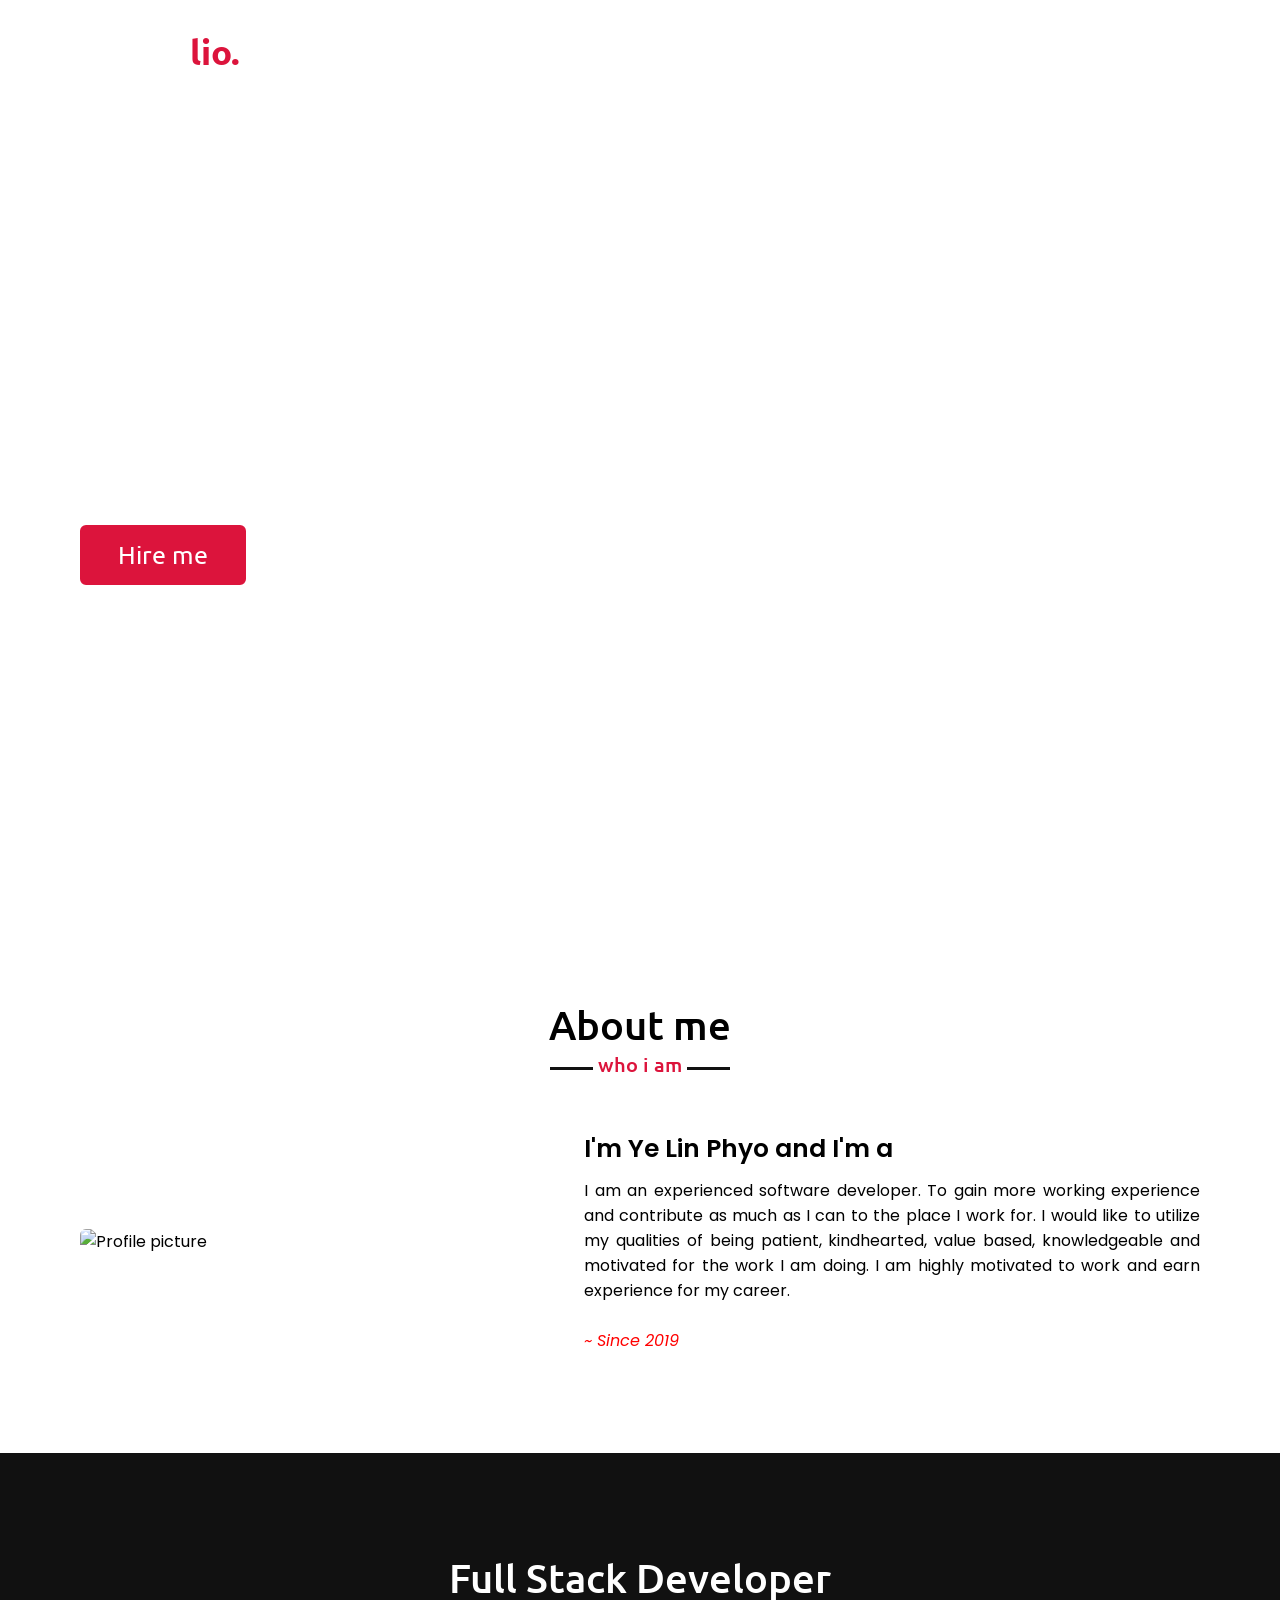
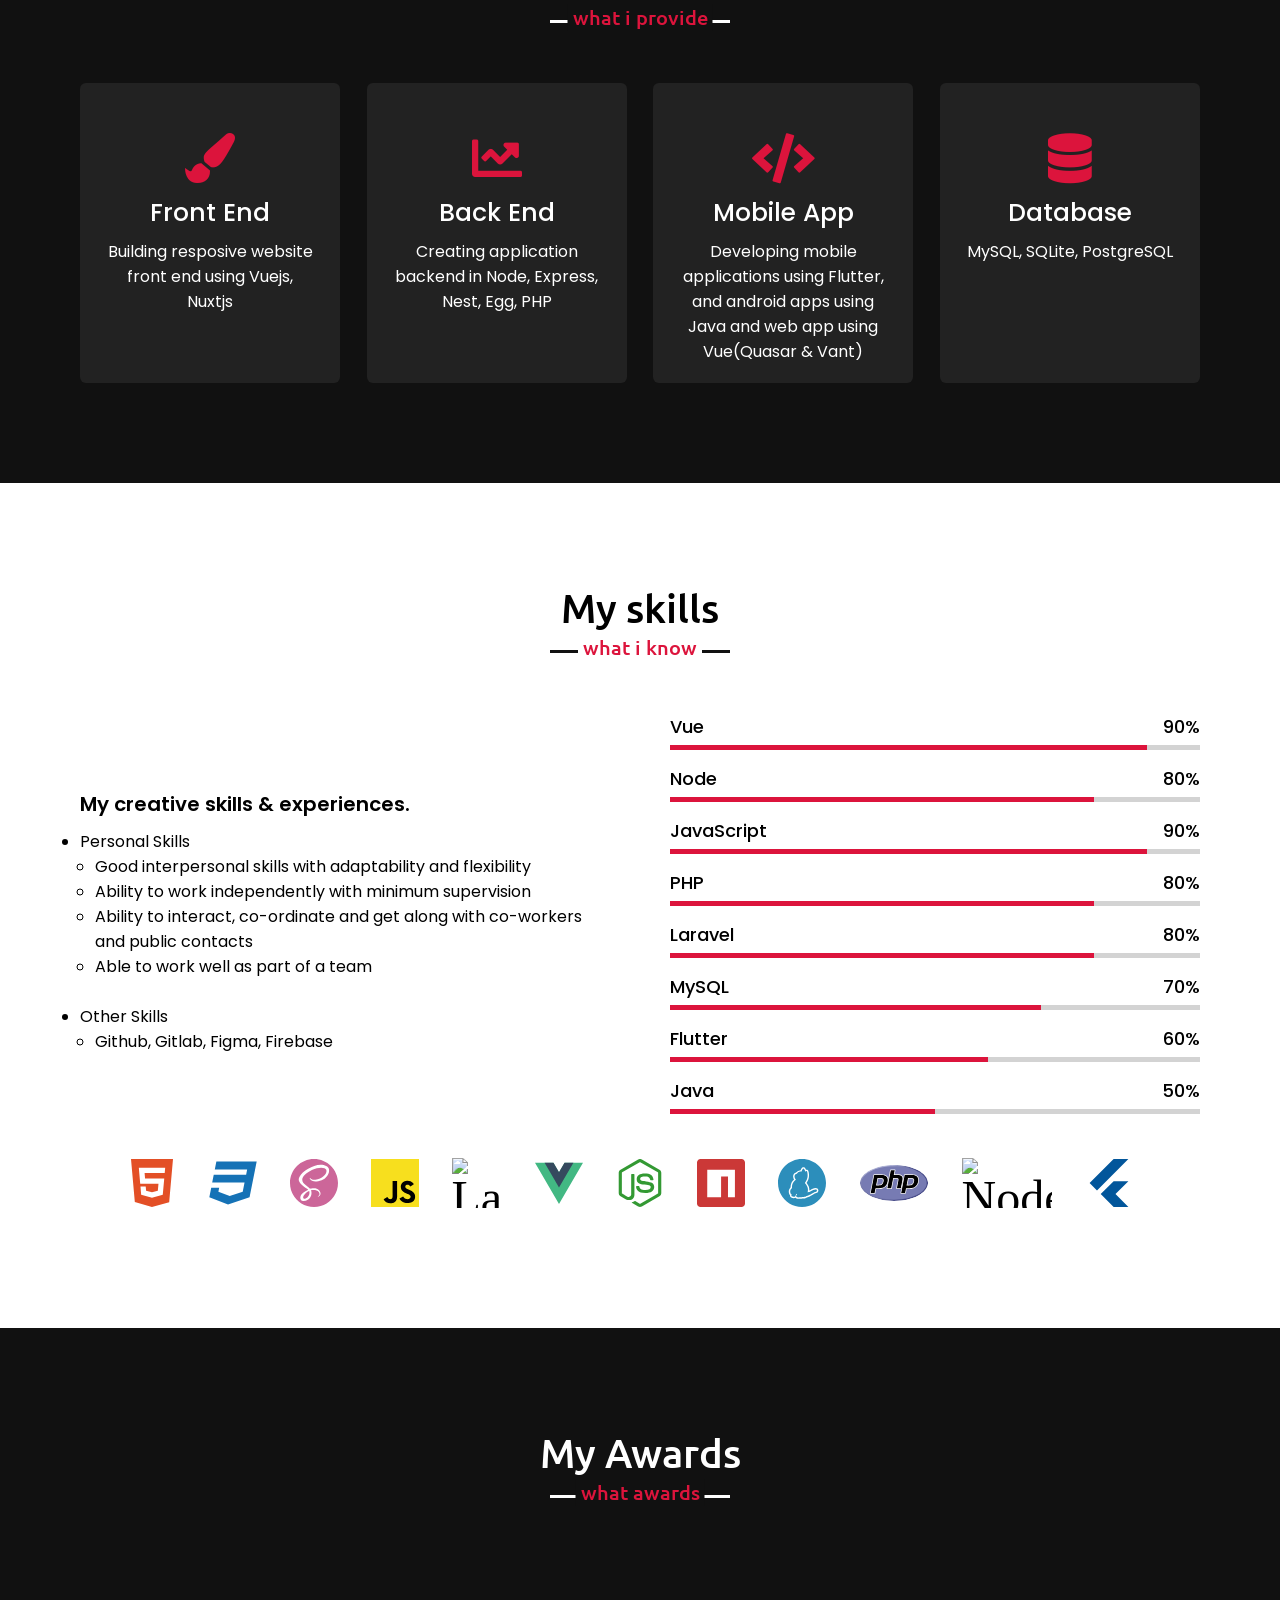
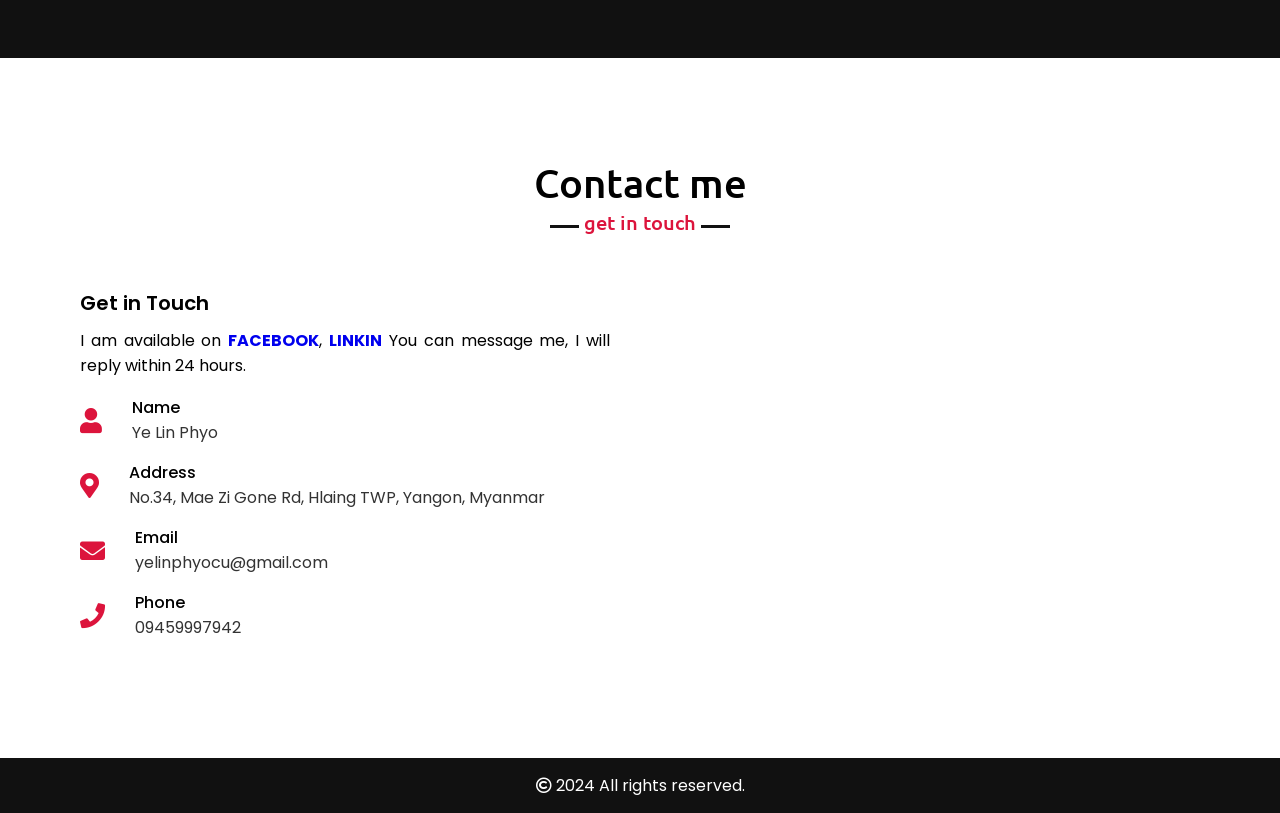
==== commit adc658a5: "update" ====
--- a/index.html
+++ b/index.html
@@ -295,7 +295,7 @@
                     </svg>
                 </li>
                 <li class="software-skill-inline" name="PHP">
-                    <img src="images/php-logo.svg" alt="PHP" style="width: 90px; height: 90px;" />
+                    <img src="images/php-logo.svg" alt="PHP" style="width: 70px; height: 45px;" />
                 </li>
                 <li class="software-skill-inline" name="ReactJS">
                     <img src="https://upload.wikimedia.org/wikipedia/commons/thumb/d/d9/Node.js_logo.svg/1280px-Node.js_logo.svg.png"
